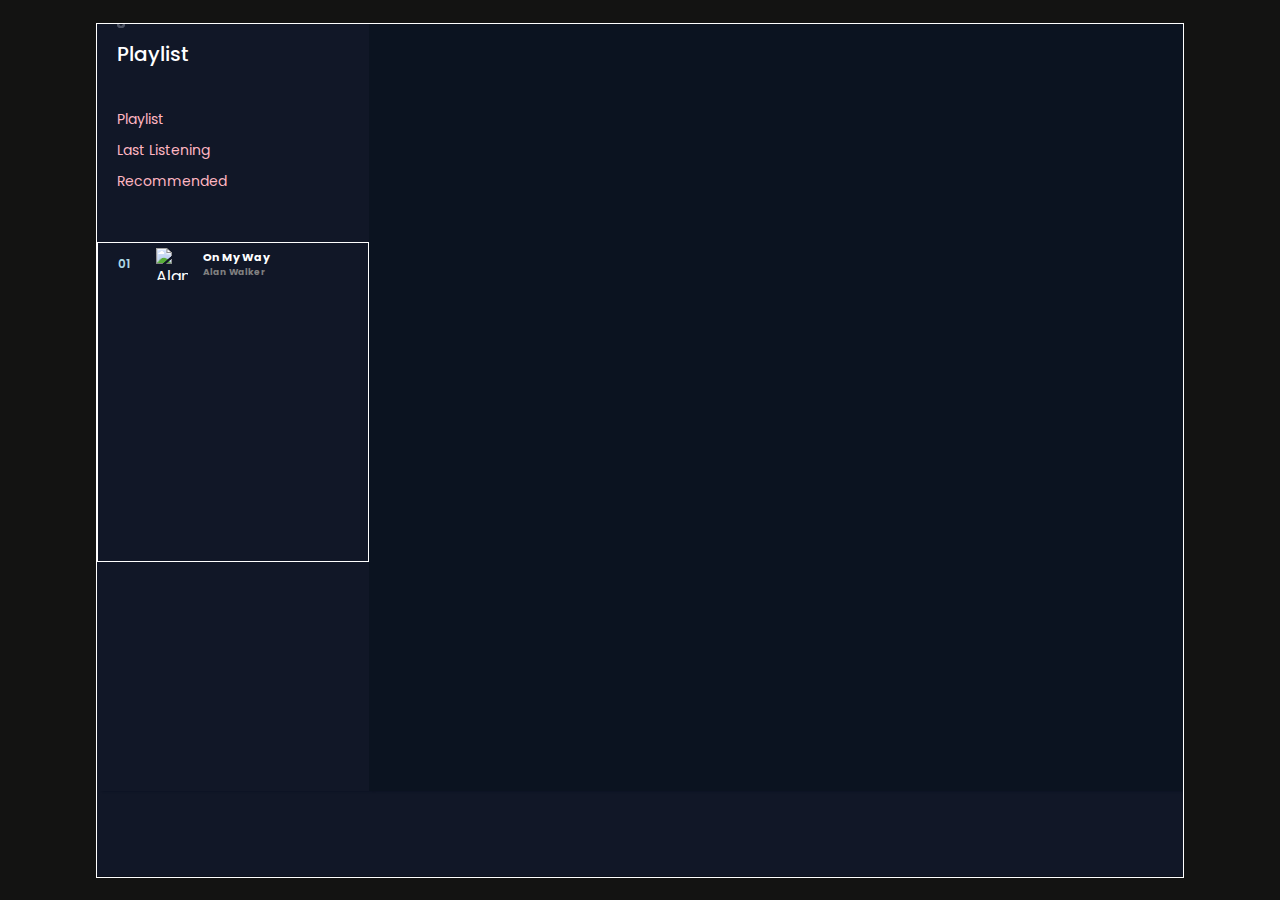
==== index.html @ 0b927163 "initial commit" ====
<!doctype html>

<head>
	<meta charset="utf-8">
	<meta name="viewport" content="width=device-width, initial-scale=1.0">
	<link rel="stylesheet" href="style.css">
	<title>Music Streamer</title>
</head>

<body>
<header>
	<div class="menu_slide">
		<h1>Playlist</h1>
		<div class="Playlist">
			<h4 class="active"><span></span><i class="bi bi-music-note-beamed"></i>Playlist</h4>
			<h4 class="active"><span></span><i class="bi bi-music-note-beamed"></i>Last Listening</h4>
			<h4 class="active"><span></span><i class="bi bi-music-note-beamed"></i>Recommended</h4>
		</div>
		<div class="menu_song">
			<li class="songItem">
				<span>01</span>
				<img src="C:/Users/adity/OneDrive/Desktop/Music Streamer/download.jpg" alt="Alan">
				<h5>
					On My Way
					<div class="subtitle">Alan Walker</div>
				</h5>
				
			</li>
		</div>
	</div>
	<div class="song_slide"></div>	
	<div class="master_play"></div>	
</header>
	<script src="app.js"></script>
</body>
</html>
---- style.css ----
@import url('https://fonts.googleapis.com/css2?family=Poppins:wght@100,200&display=swap');
*{
	padding: 0%;
	margin: 0%;
	box-sizing: border-box;
}

body {
	width: 100%;
	height: 100vh;
	background-color: #131312;
	font-family: 'Poppins' , sans-serif;
	display: flex;
	align-items: center;
	justify-content: center;
}

header {
	width: 85%;
	height: 95%;
	border: 1px solid #fff;
	display: flex;
	flex-wrap: wrap;
	overflow: hidden;
}

header .menu_slide, .song_slide {
	position: relative;
    width: 25%;
    height: 90%;
    /*border: 1px solid #fff;*/
    background-color: #111727;
    box-shadow: 5px 0px 2px #090f1f;
    color: #fff;
}

header .song_slide {
	width: 75%;
	background: #0b1320;
}

header .master_play {
	width: 100%;
	height: 10%;
	background: #111727;
	box-shadow: 0px 3px 8px #090f1f;
}

header .menu_slide h1 {
	font-size: 20px;
	margin: 15px 0px 0px 20px;
	font-weight: 500;
	align-content: center;
}

header .menu_slide .Playlist {
	margin: 40px 0px 0px 20px;
}

header .menu_slide .Playlist h4 {
	font-size: 14px;
	font-weight: 400;
	padding-bottom: 10px;
	color: #4c5262;
	cursor: pointer;
	display: flex;
	align-items: center;
	transition: .3s linear;
}

header .menu_slide .Playlist h4:hover {
	color: #fff;
}

header .menu_slide .Playlist h4 span {
	position: relative;
	margin-right: 35px;
}


header .menu_slide .Playlist h4::before {
	content: '';
	position: absolute;
	width: 4px;
	height: 4px;
	border: 2px solid #4c5262;
	border-radius: 50%;
	top: -4px;
	transition: .3s linear;
}

header .menu_slide .Playlist h4:hover span::before {
	border: 2px solid #fff;
	
}

header .menu_slide .Playlist h4 .bi{
	display: none;
}

header .menu_slide .Playlist .active{
	color: 	#FFB6C1;
}

header .menu_slide .Playlist .active span{
	display: none;
}

header .menu_slide .Playlist .active .bi{
	display: none;
	margin-right: 20px;
}	

header .menu_slide .menu_song{
	width: 100%;
	height: 320px;
	border: 1px solid #fff;
	margin-top: 40px;
}

header .menu_slide .menu_song li{
	position: relative;
	list-style-type: none;
	padding: 5px 0px 5px 20px;
	display: flex;
	align-items: center;
	margin-bottom: 10px;
	cursor: pointer;
	transition: 0.3s linear;
}

header .menu_slide .menu_song li:hover{
	background: rgb(105, 105, 170,.1);
}

header .menu_slide .menu_song li span{
	
	font-size: 12px;
	font-weight: 600;
	color: lightblue;

}

header .menu_slide .menu_song li img{
	
	width: 32px;
	height: 32px;
	margin-left: 25px;
	
}

header .menu_slide .menu_song li h5{
	font-size: 11px;
	margin-left: 15px;
}

header .menu_slide .menu_song li h5 .subtitle{
	
	font-size: 9px;
	color: grey;
	
}

header .menu_slide .menu_song li h5 .bi{
	
	position: absolute;
	right: 15px;
	top: 6px;
	font-size: 16px;
}

header .master_play {
	display:flex;
	align-items: center;
	padding: 0px 20px;
}

header .master_play .wave{
	width: 30px;
	height: 30px;
	/*border: 1px solid #fff;*/
	padding-bottom: 5px;
	display: flex;
	align-items: flex-end ;
}

header .master_play .wave .wave1{
	width: 3px;
	height: 10px;
	margin-right:3px;
	border-radius: 10px 10px 0px 0px;
	background: #36e2ec;
	animation: unset;
}

header .master_play .wave .wave1:nth-child(2){
	height: 13px;
	/*animation-delay: .4s;*/
}

header .master_play .wave .wave1:nth-child(3){
	height: 8px;
	/*animation-delay: .8s;*/
}

/* Javascript class wave */

header .master_play .active2 .wave1{
	
	animation: wave .5s linear infinite;
}

header .master_play .active2 .wave1:nth-child(2){
	
	animation-delay: .4s;
}

header .master_play .active2 .wave1:nth-child(3){
	
	animation-delay: .8s;
}

@keyframes wave {
	0%{
		height: 10px;
	}
	50%{
		height: 15px;
	}
	100%{
		height: 10px;
	}
}

header .master_play img{
	width: 35px;
	height: 35px;
}

header .master_play h5{
	width: 130px;
	font-size: 13px;
	margin-left: 15px;
	color: #fff;
	line-height: 17px;
}

header .master_play h5 .subtitle{
	font-size: 11px;
	color: royalblue ;

}

header .master_play .icon{
	font-size: 20px;
	color: #fff;
	margin: 0px 20px 0px 40px;
}

header .master_play .icon .bi{
	cursor: pointer;
	outline: none;
}

header .master_play .icon .bi:nth-child(2){
	border: 1px solid rgb(105, 105, 170,.1);
	border-radius: 50%;
	padding: 1px 3px 0px 6px;
	margin: 0px 5px;
	transition: .3 linear;
}

header .master_play .span{
	color: #fff;
	width: 32px;
	font-size: 11px;
	font-weight: 400;
}

header .master_play .span #currentStart{
	margin: 0px 0px 0px 20px;
}

header .master_play .bar{
	position: relative;
	width: 43%;
	height: 2px;
	background: rgb(105, 105, 170,.1);
	margin: 0px 15px 0px 10px;
}

header .master_play .bar .bar2{
	position: absolute;
	background: royalblue;
	width: 20%;
	height: 100%;
	top: 0;
}

header .master_play .bar .dot{
	position: absolute;
	background: royalblue;
	width: 5px;
	height: 5px;
	border-radius: 50%;
	left: 0%;
	top: -1px;
	transition: 1s linear;
}

header .master_play .bar .dot::before{
	content: '';
	position: absolute;
	background: royalblue;
	width: 15px;
	height: 15px;
	border: 1px solid #royalblue;
	border-radius: 50%;
	left: 0%;
	top: -1px;
	box-shadow: inset 0px 0px 3px #royalblue;
}

header .master_play .bar .input{
	position: absolute;
	width: 100%;
	top: -6px;
	left: 0;
	cursor: pointer;
	z-index: 99999999;
	transition: 3s linear;
	opacity: 0;
}

header .master_play .vol{
	position: relative;
	width: 100px;
	height: 2px;
	margin-left: 50px;
	background: rgb(105, 105, 170,.1);
}

header .master_play .vol .bi{
	position: absolute;
	color: #fff;
	font-size: 25px;
	top: -17px;
	left: -30px;
	
}

header .master_play .vol input{
	position: absolute;
	width: 100%;
	top: -10px;
	left: 0px;
	cursor: pointer;
	z-index: 99999999;
	transition: 3s linear;
	opacity: 0;
}

header .master_play .vol .vol_bar{
	position: absolute;
	background: royalblue;
	width: 0%;
	height: 100%;
	top: 0;
}

header .master_play .vol .dot{
	position: absolute;
	background: royalblue;
	width: 5px;
	height: 5px;
	border-radius: 50%;
	left: 0%;
	top: -1px;
	transition: 1s linear;
}

header .master_play .vol .dot::before{
	content: '';
	position: absolute;
	background: royalblue;
	width: 15px;
	height: 15px;
	border: 1px solid #royalblue;
	border-radius: 50%;
	left: 0%;
	top: -1px;
	box-shadow: inset 0px 0px 3px #royalblue;
}

header .song_slide{
	z-index: 2;
}

header .song_slide nav{
	width: 90%;
	height: 10%;
	margin: auto;
	border: 1px solid #fff;
	display: inline-flex;
	align-items: center;
	justify-content: space-between;
}

header .song_slide nav ul{
	display: flex;
}

header .song_slide nav ul li{
	position: relative;
	list-style-type: none;
	font-size: 13px;
	color: #4c5262;
	margin-right: 25px;
	cursor: pointer;
	transition: .3s linear;
}

header .song_slide nav ul li:hover{
	color: #fff;
}

header .song_slide nav ul li:nth-child(1){
	color: #fff;
}

header .song_slide nav ul li span{
	position: absolute;
	width: 100%;
	height: 2.5px;
	background: #royalblue;
	bottom: -5px;
	left: 0;
	border-radius: 20px;
}

header .song_slide nav .search{
	position: relative;
	width: 40%%;
	padding: 1px 10px;
	border-radius: 20px;
	color: gray;
}

header .song_slide nav .search::before{
	content: '';
	position: absolute;
	width: 100%;
	height: 100%;
	border-radius: 20px;
	background: rgb(184, 184, 184,.1);
	filter: blur(5px);
	z-index: -1;
}

header .song_slide nav .search .bi{
	font-size: 13px;
	padding: 3px 0px 0px 10px;
}

header .song_slide nav .search input{
	background: none;
	outline: none;
	border: none;
	padding: 0px 10px;
	color: #fff;
	font-size: 12px;
}
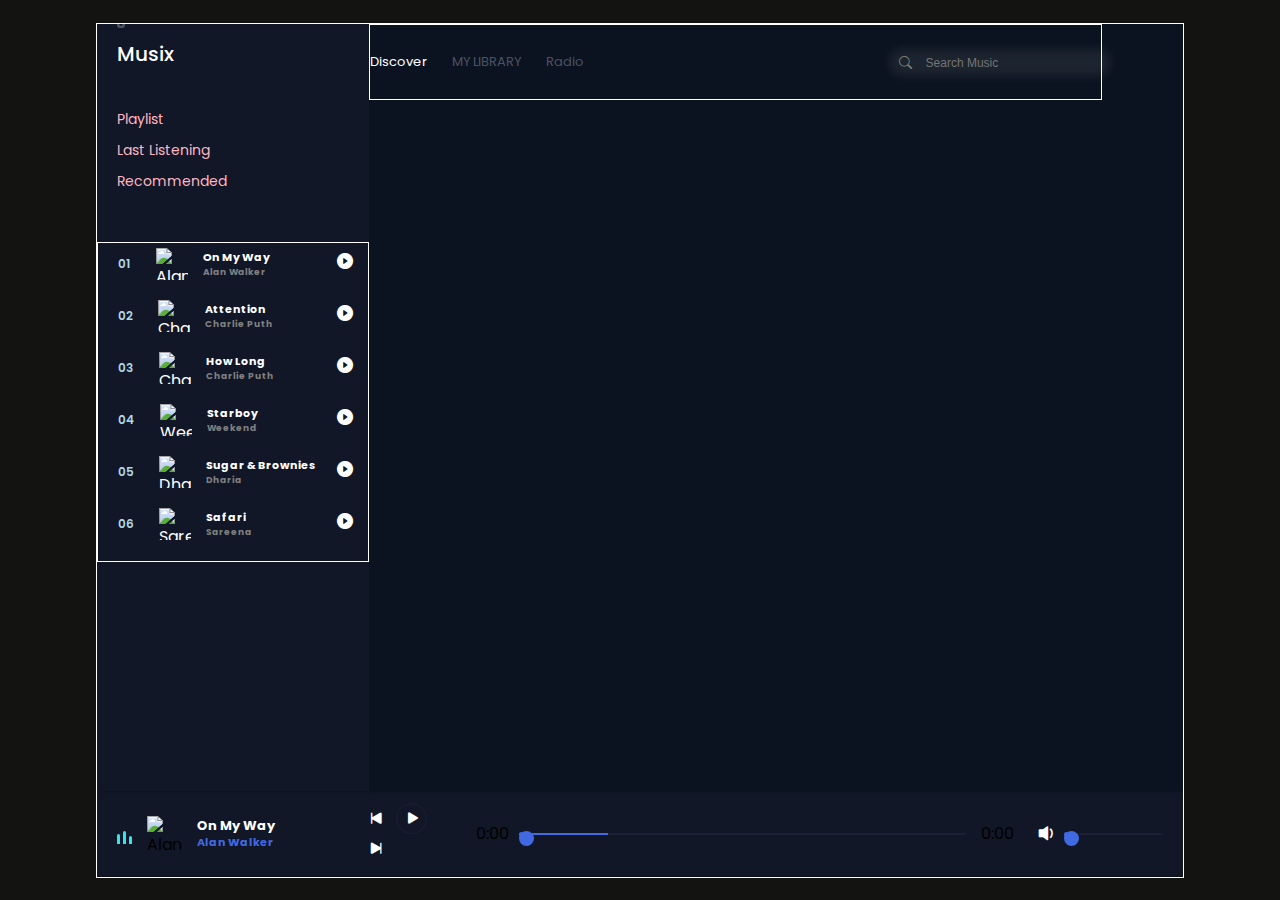
==== commit 026522b9: "remove index 1" ====
--- a/index.html
+++ b/index.html
@@ -5,31 +5,134 @@
 	<meta name="viewport" content="width=device-width, initial-scale=1.0">
 	<link rel="stylesheet" href="style.css">
 	<title>Music Streamer</title>
+	<link rel="stylesheet" href="https://cdn.jsdelivr.net/npm/bootstrap-icons@1.3.0/font/bootstrap-icons.css">
 </head>
 
 <body>
 <header>
 	<div class="menu_slide">
-		<h1>Playlist</h1>
+		<h1>Musix</h1>
 		<div class="Playlist">
 			<h4 class="active"><span></span><i class="bi bi-music-note-beamed"></i>Playlist</h4>
 			<h4 class="active"><span></span><i class="bi bi-music-note-beamed"></i>Last Listening</h4>
 			<h4 class="active"><span></span><i class="bi bi-music-note-beamed"></i>Recommended</h4>
 		</div>
 		<div class="menu_song">
+			
 			<li class="songItem">
 				<span>01</span>
-				<img src="C:/Users/adity/OneDrive/Desktop/Music Streamer/download.jpg" alt="Alan">
+				<img src="C:/Users/adity/OneDrive/Desktop/Music_Streamer/download.jpg" alt="Alan">
 				<h5>
 					On My Way
 					<div class="subtitle">Alan Walker</div>
+					<i class="bi playListPlay bi-play-circle-fill" id="1"></i>
+				</h5>
+				
+			</li>
+
+			<li class="songItem">
+				<span>02</span>
+				<img src="https://github.com/2001Aditya2001/Music_Streamer/blob/master/attention.jpg" alt="Charlie">
+				<h5>
+					Attention
+					<div class="subtitle">Charlie Puth</div>
+					<i class="bi playListPlay bi-play-circle-fill" id="1"></i>
+				</h5>
+				
+			</li>
+			<li class="songItem">
+				<span>03</span>
+				<img src="C:/Users/adity/OneDrive/Desktop/Music_Streamer/how_long.jpg" alt="Charlie">
+				<h5>
+					How Long
+					<div class="subtitle">Charlie Puth</div>
+					<i class="bi playListPlay bi-play-circle-fill" id="1"></i>
+				</h5>
+				
+			</li>
+			<li class="songItem">
+				<span>04</span>
+				<img src="C:/Users/adity/OneDrive/Desktop/Music_Streamer/starboy.jpg" alt="Weekend">
+				<h5>
+					Starboy
+					<div class="subtitle">Weekend</div>
+					<i class="bi playListPlay bi-play-circle-fill" id="1"></i>
+				</h5>
+				
+			</li>
+
+			<li class="songItem">
+				<span>05</span>
+				<img src="C:/Users/adity/OneDrive/Desktop/Music_Streamer/sugar_and_brownies.jpg" alt="Dharia">
+				<h5>
+					Sugar & Brownies
+					<div class="subtitle">Dharia</div>
+					<i class="bi playListPlay bi-play-circle-fill" id="1"></i>
+				</h5>
+				
+			</li>
+
+			<li class="songItem">
+				<span>06</span>
+				<img src="C:/Users/adity/OneDrive/Desktop/Music_Streamer/safari.jpg" alt="Sareena">
+				<h5>
+					Safari
+					<div class="subtitle">Sareena</div>
+					<i class="bi playListPlay bi-play-circle-fill" id="1"></i>
 				</h5>
 				
 			</li>
 		</div>
 	</div>
-	<div class="song_slide"></div>	
-	<div class="master_play"></div>	
+
+
+	<div class="song_slide">
+		<nav>
+			<ul>
+				<li>Discover<span></span></li>
+				<li>MY LIBRARY</li>
+				<li>Radio</li>
+			</ul>
+			<div class="search">
+			    <i class="bi bi-search"></i>
+			    <input type="text" placeholder="Search Music">
+		    </div>
+		</nav>
+
+	</div>	
+
+
+	<div class="master_play">
+		<div class="wave">
+		    <div class="wave1"></div>
+		    <div class="wave1"></div>
+		    <div class="wave1"></div>
+		</div>
+		<img src="C:/Users/adity/OneDrive/Desktop/Music_Streamer/download.jpg" alt="Alan">
+		<h5>On My Way <br>
+		    <div class="subtitle"> Alan Walker</div>
+		</h5>
+		<div class="icon">
+			<i class="bi bi-skip-start-fill"></i>
+			<i class="bi bi-play-fill"></i>
+			<i class="bi bi-skip-end-fill"></i>
+		</div>	
+
+		<span id="currentStart">0:00</span>
+
+	<div class="bar">
+		<!---<input type="range" id="seek" min="0" value="0" max="100">---->
+		<div class="bar2" id="bar2"></div>
+		<div class="dot"></div>
+	</div>
+		<span id="currentEnd">0:00</span>
+		<div class="vol">
+			<i class="bi bi-volume-down-fill"></i>
+			<input type="range" id="vol" min="0" value="0" max="100">
+			<div class="vol_bar"></div>
+			<div class="dot" id="vol_dot"></div>
+		</div>
+	</div>	
 </header>
 	<script src="app.js"></script>
 </body>
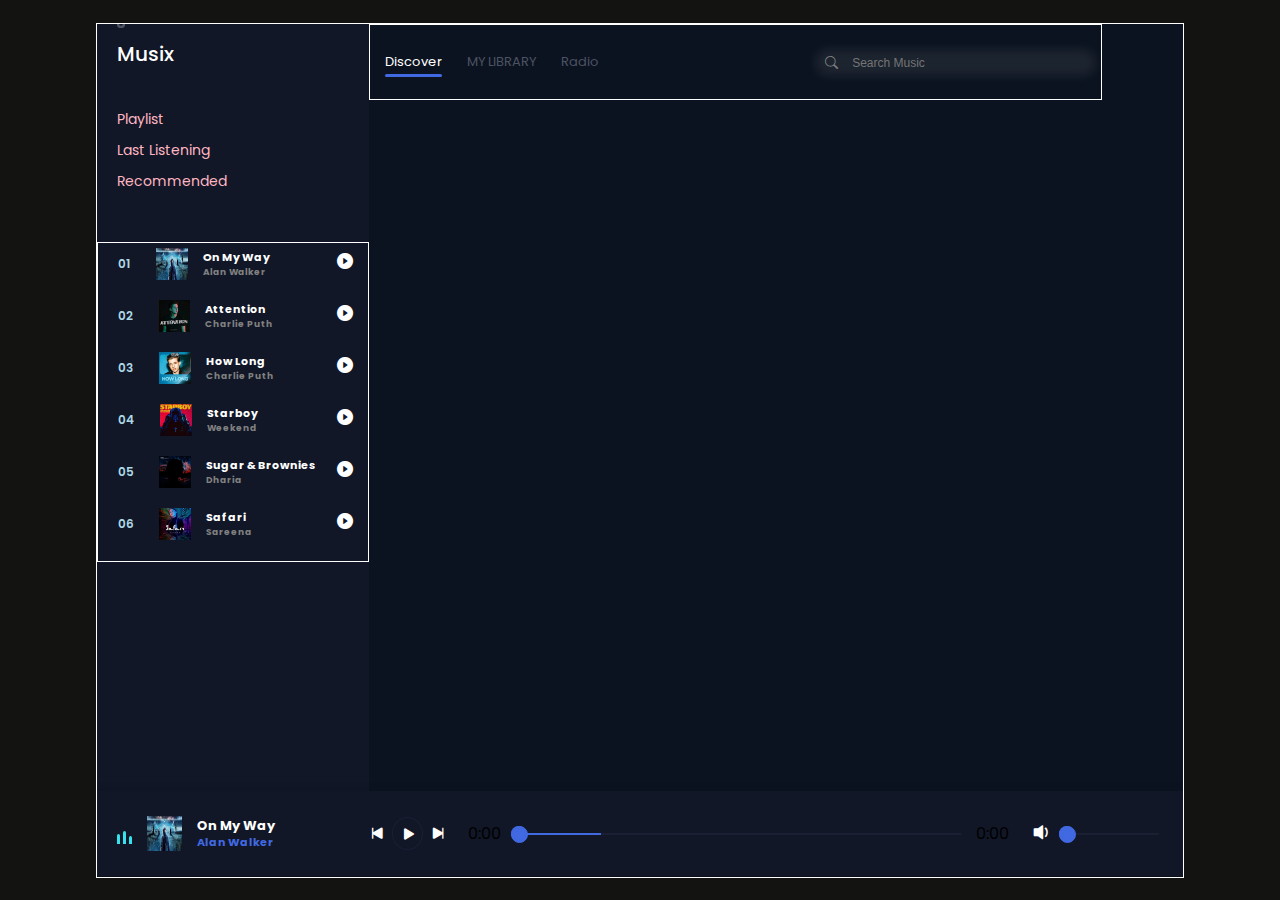
==== commit 1cd1a13b: "fix css" ====
--- a/index.html
+++ b/index.html
@@ -9,131 +9,132 @@
 </head>
 
 <body>
-<header>
-	<div class="menu_slide">
-		<h1>Musix</h1>
-		<div class="Playlist">
-			<h4 class="active"><span></span><i class="bi bi-music-note-beamed"></i>Playlist</h4>
-			<h4 class="active"><span></span><i class="bi bi-music-note-beamed"></i>Last Listening</h4>
-			<h4 class="active"><span></span><i class="bi bi-music-note-beamed"></i>Recommended</h4>
+	<header>
+		<div class="menu_slide">
+			<h1>Musix</h1>
+			<div class="Playlist">
+				<h4 class="active"><span></span><i class="bi bi-music-note-beamed"></i>Playlist</h4>
+				<h4 class="active"><span></span><i class="bi bi-music-note-beamed"></i>Last Listening</h4>
+				<h4 class="active"><span></span><i class="bi bi-music-note-beamed"></i>Recommended</h4>
+			</div>
+			<div class="menu_song">
+
+				<li class="songItem">
+					<span>01</span>
+					<img src="/download.jpg" alt="Alan">
+					<h5>
+						On My Way
+						<div class="subtitle">Alan Walker</div>
+						<i class="bi playListPlay bi-play-circle-fill" id="1"></i>
+					</h5>
+
+				</li>
+
+				<li class="songItem">
+					<span>02</span>
+					<img src="/attention.jpg" alt="Charlie">
+					<h5>
+						Attention
+						<div class="subtitle">Charlie Puth</div>
+						<i class="bi playListPlay bi-play-circle-fill" id="1"></i>
+					</h5>
+
+				</li>
+				<li class="songItem">
+					<span>03</span>
+					<img src="/how_long.jpg" alt="Charlie">
+					<h5>
+						How Long
+						<div class="subtitle">Charlie Puth</div>
+						<i class="bi playListPlay bi-play-circle-fill" id="1"></i>
+					</h5>
+
+				</li>
+				<li class="songItem">
+					<span>04</span>
+					<img src="/starboy.jpg" alt="Weekend">
+					<h5>
+						Starboy
+						<div class="subtitle">Weekend</div>
+						<i class="bi playListPlay bi-play-circle-fill" id="1"></i>
+					</h5>
+
+				</li>
+
+				<li class="songItem">
+					<span>05</span>
+					<img src="/sugar_and_brownies.jpg" alt="Dharia">
+					<h5>
+						Sugar & Brownies
+						<div class="subtitle">Dharia</div>
+						<i class="bi playListPlay bi-play-circle-fill" id="1"></i>
+					</h5>
+
+				</li>
+
+				<li class="songItem">
+					<span>06</span>
+					<img src="/safari.jpg" alt="Sareena">
+					<h5>
+						Safari
+						<div class="subtitle">Sareena</div>
+						<i class="bi playListPlay bi-play-circle-fill" id="1"></i>
+					</h5>
+
+				</li>
+			</div>
 		</div>
-		<div class="menu_song">
-			
-			<li class="songItem">
-				<span>01</span>
-				<img src="C:/Users/adity/OneDrive/Desktop/Music_Streamer/download.jpg" alt="Alan">
-				<h5>
-					On My Way
-					<div class="subtitle">Alan Walker</div>
-					<i class="bi playListPlay bi-play-circle-fill" id="1"></i>
-				</h5>
-				
-			</li>
-
-			<li class="songItem">
-				<span>02</span>
-				<img src="https://github.com/2001Aditya2001/Music_Streamer/blob/master/attention.jpg" alt="Charlie">
-				<h5>
-					Attention
-					<div class="subtitle">Charlie Puth</div>
-					<i class="bi playListPlay bi-play-circle-fill" id="1"></i>
-				</h5>
-				
-			</li>
-			<li class="songItem">
-				<span>03</span>
-				<img src="C:/Users/adity/OneDrive/Desktop/Music_Streamer/how_long.jpg" alt="Charlie">
-				<h5>
-					How Long
-					<div class="subtitle">Charlie Puth</div>
-					<i class="bi playListPlay bi-play-circle-fill" id="1"></i>
-				</h5>
-				
-			</li>
-			<li class="songItem">
-				<span>04</span>
-				<img src="C:/Users/adity/OneDrive/Desktop/Music_Streamer/starboy.jpg" alt="Weekend">
-				<h5>
-					Starboy
-					<div class="subtitle">Weekend</div>
-					<i class="bi playListPlay bi-play-circle-fill" id="1"></i>
-				</h5>
-				
-			</li>
-
-			<li class="songItem">
-				<span>05</span>
-				<img src="C:/Users/adity/OneDrive/Desktop/Music_Streamer/sugar_and_brownies.jpg" alt="Dharia">
-				<h5>
-					Sugar & Brownies
-					<div class="subtitle">Dharia</div>
-					<i class="bi playListPlay bi-play-circle-fill" id="1"></i>
-				</h5>
-				
-			</li>
-
-			<li class="songItem">
-				<span>06</span>
-				<img src="C:/Users/adity/OneDrive/Desktop/Music_Streamer/safari.jpg" alt="Sareena">
-				<h5>
-					Safari
-					<div class="subtitle">Sareena</div>
-					<i class="bi playListPlay bi-play-circle-fill" id="1"></i>
-				</h5>
-				
-			</li>
-		</div>
-	</div>
 
 
-	<div class="song_slide">
-		<nav>
-			<ul>
-				<li>Discover<span></span></li>
-				<li>MY LIBRARY</li>
-				<li>Radio</li>
-			</ul>
-			<div class="search">
-			    <i class="bi bi-search"></i>
-			    <input type="text" placeholder="Search Music">
-		    </div>
-		</nav>
+		<div class="song_slide">
+			<nav>
+				<ul>
+					<li>Discover<span></span></li>
+					<li>MY LIBRARY</li>
+					<li>Radio</li>
+				</ul>
+				<div class="search">
+					<i class="bi bi-search"></i>
+					<input type="text" placeholder="Search Music">
+				</div>
+			</nav>
 
-	</div>	
+		</div>
 
 
-	<div class="master_play">
-		<div class="wave">
-		    <div class="wave1"></div>
-		    <div class="wave1"></div>
-		    <div class="wave1"></div>
+		<div class="master_play">
+			<div class="wave">
+				<div class="wave1"></div>
+				<div class="wave1"></div>
+				<div class="wave1"></div>
+			</div>
+			<img src="/download.jpg" alt="Alan">
+			<h5>On My Way <br>
+				<div class="subtitle"> Alan Walker</div>
+			</h5>
+			<div class="icon">
+				<i class="bi bi-skip-start-fill"></i>
+				<i class="bi bi-play-fill"></i>
+				<i class="bi bi-skip-end-fill"></i>
+			</div>
+
+			<span id="currentStart">0:00</span>
+
+			<div class="bar">
+				<!---<input type="range" id="seek" min="0" value="0" max="100">---->
+				<div class="bar2" id="bar2"></div>
+				<div class="dot"></div>
+			</div>
+			<span id="currentEnd">0:00</span>
+			<div class="vol">
+				<i class="bi bi-volume-down-fill"></i>
+				<input type="range" id="vol" min="0" value="0" max="100">
+				<div class="vol_bar"></div>
+				<div class="dot" id="vol_dot"></div>
+			</div>
 		</div>
-		<img src="C:/Users/adity/OneDrive/Desktop/Music_Streamer/download.jpg" alt="Alan">
-		<h5>On My Way <br>
-		    <div class="subtitle"> Alan Walker</div>
-		</h5>
-		<div class="icon">
-			<i class="bi bi-skip-start-fill"></i>
-			<i class="bi bi-play-fill"></i>
-			<i class="bi bi-skip-end-fill"></i>
-		</div>	
-
-		<span id="currentStart">0:00</span>
-
-	<div class="bar">
-		<!---<input type="range" id="seek" min="0" value="0" max="100">---->
-		<div class="bar2" id="bar2"></div>
-		<div class="dot"></div>
-	</div>
-		<span id="currentEnd">0:00</span>
-		<div class="vol">
-			<i class="bi bi-volume-down-fill"></i>
-			<input type="range" id="vol" min="0" value="0" max="100">
-			<div class="vol_bar"></div>
-			<div class="dot" id="vol_dot"></div>
-		</div>
-	</div>	
-</header>
+	</header>
 	<script src="app.js"></script>
 </body>
+
 </html>--- a/style.css
+++ b/style.css
@@ -1,479 +1,466 @@
-@import url('https://fonts.googleapis.com/css2?family=Poppins:wght@100,200&display=swap');
-*{
-	padding: 0%;
-	margin: 0%;
-	box-sizing: border-box;
+@import url("https://fonts.googleapis.com/css2?family=Poppins:wght@100,200&display=swap");
+* {
+  padding: 0%;
+  margin: 0%;
+  box-sizing: border-box;
 }
 
 body {
-	width: 100%;
-	height: 100vh;
-	background-color: #131312;
-	font-family: 'Poppins' , sans-serif;
-	display: flex;
-	align-items: center;
-	justify-content: center;
+  width: 100%;
+  height: 100vh;
+  background-color: #131312;
+  font-family: "Poppins", sans-serif;
+  display: flex;
+  align-items: center;
+  justify-content: center;
 }
 
 header {
-	width: 85%;
-	height: 95%;
-	border: 1px solid #fff;
-	display: flex;
-	flex-wrap: wrap;
-	overflow: hidden;
-}
-
-header .menu_slide, .song_slide {
-	position: relative;
-    width: 25%;
-    height: 90%;
-    /*border: 1px solid #fff;*/
-    background-color: #111727;
-    box-shadow: 5px 0px 2px #090f1f;
-    color: #fff;
+  width: 85%;
+  height: 95%;
+  border: 1px solid #fff;
+  display: flex;
+  flex-wrap: wrap;
+  overflow: hidden;
+}
+
+nav {
+  padding: 15px;
+}
+
+header .menu_slide,
+.song_slide {
+  position: relative;
+  width: 25%;
+  height: 90%;
+  /*border: 1px solid #fff;*/
+  background-color: #111727;
+  box-shadow: 5px 0px 2px #090f1f;
+  color: #fff;
 }
 
 header .song_slide {
-	width: 75%;
-	background: #0b1320;
+  width: 75%;
+  background: #0b1320;
 }
 
 header .master_play {
-	width: 100%;
-	height: 10%;
-	background: #111727;
-	box-shadow: 0px 3px 8px #090f1f;
+  width: 100%;
+  height: 10%;
+  background: #111727;
+  box-shadow: 0px 3px 8px #090f1f;
 }
 
 header .menu_slide h1 {
-	font-size: 20px;
-	margin: 15px 0px 0px 20px;
-	font-weight: 500;
-	align-content: center;
+  font-size: 20px;
+  margin: 15px 0px 0px 20px;
+  font-weight: 500;
+  align-content: center;
 }
 
 header .menu_slide .Playlist {
-	margin: 40px 0px 0px 20px;
+  margin: 40px 0px 0px 20px;
 }
 
 header .menu_slide .Playlist h4 {
-	font-size: 14px;
-	font-weight: 400;
-	padding-bottom: 10px;
-	color: #4c5262;
-	cursor: pointer;
-	display: flex;
-	align-items: center;
-	transition: .3s linear;
+  font-size: 14px;
+  font-weight: 400;
+  padding-bottom: 10px;
+  color: #4c5262;
+  cursor: pointer;
+  display: flex;
+  align-items: center;
+  transition: 0.3s linear;
 }
 
 header .menu_slide .Playlist h4:hover {
-	color: #fff;
+  color: #fff;
 }
 
 header .menu_slide .Playlist h4 span {
-	position: relative;
-	margin-right: 35px;
-}
-
+  position: relative;
+  margin-right: 35px;
+}
 
 header .menu_slide .Playlist h4::before {
-	content: '';
-	position: absolute;
-	width: 4px;
-	height: 4px;
-	border: 2px solid #4c5262;
-	border-radius: 50%;
-	top: -4px;
-	transition: .3s linear;
+  content: "";
+  position: absolute;
+  width: 4px;
+  height: 4px;
+  border: 2px solid #4c5262;
+  border-radius: 50%;
+  top: -4px;
+  transition: 0.3s linear;
 }
 
 header .menu_slide .Playlist h4:hover span::before {
-	border: 2px solid #fff;
-	
-}
-
-header .menu_slide .Playlist h4 .bi{
-	display: none;
-}
-
-header .menu_slide .Playlist .active{
-	color: 	#FFB6C1;
-}
-
-header .menu_slide .Playlist .active span{
-	display: none;
-}
-
-header .menu_slide .Playlist .active .bi{
-	display: none;
-	margin-right: 20px;
-}	
-
-header .menu_slide .menu_song{
-	width: 100%;
-	height: 320px;
-	border: 1px solid #fff;
-	margin-top: 40px;
-}
-
-header .menu_slide .menu_song li{
-	position: relative;
-	list-style-type: none;
-	padding: 5px 0px 5px 20px;
-	display: flex;
-	align-items: center;
-	margin-bottom: 10px;
-	cursor: pointer;
-	transition: 0.3s linear;
-}
-
-header .menu_slide .menu_song li:hover{
-	background: rgb(105, 105, 170,.1);
-}
-
-header .menu_slide .menu_song li span{
-	
-	font-size: 12px;
-	font-weight: 600;
-	color: lightblue;
-
-}
-
-header .menu_slide .menu_song li img{
-	
-	width: 32px;
-	height: 32px;
-	margin-left: 25px;
-	
-}
-
-header .menu_slide .menu_song li h5{
-	font-size: 11px;
-	margin-left: 15px;
-}
-
-header .menu_slide .menu_song li h5 .subtitle{
-	
-	font-size: 9px;
-	color: grey;
-	
-}
-
-header .menu_slide .menu_song li h5 .bi{
-	
-	position: absolute;
-	right: 15px;
-	top: 6px;
-	font-size: 16px;
+  border: 2px solid #fff;
+}
+
+header .menu_slide .Playlist h4 .bi {
+  display: none;
+}
+
+header .menu_slide .Playlist .active {
+  color: #ffb6c1;
+}
+
+header .menu_slide .Playlist .active span {
+  display: none;
+}
+
+header .menu_slide .Playlist .active .bi {
+  display: none;
+  margin-right: 20px;
+}
+
+header .menu_slide .menu_song {
+  overflow: scroll;
+  width: 100%;
+  height: 320px;
+  border: 1px solid #fff;
+  margin-top: 40px;
+}
+
+header .menu_slide .menu_song li {
+  position: relative;
+  list-style-type: none;
+  padding: 5px 0px 5px 20px;
+  display: flex;
+  align-items: center;
+  margin-bottom: 10px;
+  cursor: pointer;
+  transition: 0.3s linear;
+}
+
+header .menu_slide .menu_song li:hover {
+  background: rgb(105, 105, 170, 0.1);
+}
+
+header .menu_slide .menu_song li span {
+  font-size: 12px;
+  font-weight: 600;
+  color: lightblue;
+}
+
+header .menu_slide .menu_song li img {
+  width: 32px;
+  height: 32px;
+  margin-left: 25px;
+}
+
+header .menu_slide .menu_song li h5 {
+  font-size: 11px;
+  margin-left: 15px;
+}
+
+header .menu_slide .menu_song li h5 .subtitle {
+  font-size: 9px;
+  color: grey;
+}
+
+header .menu_slide .menu_song li h5 .bi {
+  position: absolute;
+  right: 15px;
+  top: 6px;
+  font-size: 16px;
 }
 
 header .master_play {
-	display:flex;
-	align-items: center;
-	padding: 0px 20px;
-}
-
-header .master_play .wave{
-	width: 30px;
-	height: 30px;
-	/*border: 1px solid #fff;*/
-	padding-bottom: 5px;
-	display: flex;
-	align-items: flex-end ;
-}
-
-header .master_play .wave .wave1{
-	width: 3px;
-	height: 10px;
-	margin-right:3px;
-	border-radius: 10px 10px 0px 0px;
-	background: #36e2ec;
-	animation: unset;
-}
-
-header .master_play .wave .wave1:nth-child(2){
-	height: 13px;
-	/*animation-delay: .4s;*/
-}
-
-header .master_play .wave .wave1:nth-child(3){
-	height: 8px;
-	/*animation-delay: .8s;*/
+  z-index: 2;
+  display: flex;
+  align-items: center;
+  padding: 0px 20px;
+}
+
+header .master_play .wave {
+  width: 30px;
+  height: 30px;
+  /*border: 1px solid #fff;*/
+  padding-bottom: 5px;
+  display: flex;
+  align-items: flex-end;
+}
+
+header .master_play .wave .wave1 {
+  width: 3px;
+  height: 10px;
+  margin-right: 3px;
+  border-radius: 10px 10px 0px 0px;
+  background: #36e2ec;
+  animation: unset;
+}
+
+header .master_play .wave .wave1:nth-child(2) {
+  height: 13px;
+  /*animation-delay: .4s;*/
+}
+
+header .master_play .wave .wave1:nth-child(3) {
+  height: 8px;
+  /*animation-delay: .8s;*/
 }
 
 /* Javascript class wave */
 
-header .master_play .active2 .wave1{
-	
-	animation: wave .5s linear infinite;
-}
-
-header .master_play .active2 .wave1:nth-child(2){
-	
-	animation-delay: .4s;
-}
-
-header .master_play .active2 .wave1:nth-child(3){
-	
-	animation-delay: .8s;
+header .master_play .active2 .wave1 {
+  animation: wave 0.5s linear infinite;
+}
+
+header .master_play .active2 .wave1:nth-child(2) {
+  animation-delay: 0.4s;
+}
+
+header .master_play .active2 .wave1:nth-child(3) {
+  animation-delay: 0.8s;
 }
 
 @keyframes wave {
-	0%{
-		height: 10px;
-	}
-	50%{
-		height: 15px;
-	}
-	100%{
-		height: 10px;
-	}
-}
-
-header .master_play img{
-	width: 35px;
-	height: 35px;
-}
-
-header .master_play h5{
-	width: 130px;
-	font-size: 13px;
-	margin-left: 15px;
-	color: #fff;
-	line-height: 17px;
-}
-
-header .master_play h5 .subtitle{
-	font-size: 11px;
-	color: royalblue ;
-
-}
-
-header .master_play .icon{
-	font-size: 20px;
-	color: #fff;
-	margin: 0px 20px 0px 40px;
-}
-
-header .master_play .icon .bi{
-	cursor: pointer;
-	outline: none;
-}
-
-header .master_play .icon .bi:nth-child(2){
-	border: 1px solid rgb(105, 105, 170,.1);
-	border-radius: 50%;
-	padding: 1px 3px 0px 6px;
-	margin: 0px 5px;
-	transition: .3 linear;
-}
-
-header .master_play .span{
-	color: #fff;
-	width: 32px;
-	font-size: 11px;
-	font-weight: 400;
-}
-
-header .master_play .span #currentStart{
-	margin: 0px 0px 0px 20px;
-}
-
-header .master_play .bar{
-	position: relative;
-	width: 43%;
-	height: 2px;
-	background: rgb(105, 105, 170,.1);
-	margin: 0px 15px 0px 10px;
-}
-
-header .master_play .bar .bar2{
-	position: absolute;
-	background: royalblue;
-	width: 20%;
-	height: 100%;
-	top: 0;
-}
-
-header .master_play .bar .dot{
-	position: absolute;
-	background: royalblue;
-	width: 5px;
-	height: 5px;
-	border-radius: 50%;
-	left: 0%;
-	top: -1px;
-	transition: 1s linear;
-}
-
-header .master_play .bar .dot::before{
-	content: '';
-	position: absolute;
-	background: royalblue;
-	width: 15px;
-	height: 15px;
-	border: 1px solid #royalblue;
-	border-radius: 50%;
-	left: 0%;
-	top: -1px;
-	box-shadow: inset 0px 0px 3px #royalblue;
-}
-
-header .master_play .bar .input{
-	position: absolute;
-	width: 100%;
-	top: -6px;
-	left: 0;
-	cursor: pointer;
-	z-index: 99999999;
-	transition: 3s linear;
-	opacity: 0;
-}
-
-header .master_play .vol{
-	position: relative;
-	width: 100px;
-	height: 2px;
-	margin-left: 50px;
-	background: rgb(105, 105, 170,.1);
-}
-
-header .master_play .vol .bi{
-	position: absolute;
-	color: #fff;
-	font-size: 25px;
-	top: -17px;
-	left: -30px;
-	
-}
-
-header .master_play .vol input{
-	position: absolute;
-	width: 100%;
-	top: -10px;
-	left: 0px;
-	cursor: pointer;
-	z-index: 99999999;
-	transition: 3s linear;
-	opacity: 0;
-}
-
-header .master_play .vol .vol_bar{
-	position: absolute;
-	background: royalblue;
-	width: 0%;
-	height: 100%;
-	top: 0;
-}
-
-header .master_play .vol .dot{
-	position: absolute;
-	background: royalblue;
-	width: 5px;
-	height: 5px;
-	border-radius: 50%;
-	left: 0%;
-	top: -1px;
-	transition: 1s linear;
-}
-
-header .master_play .vol .dot::before{
-	content: '';
-	position: absolute;
-	background: royalblue;
-	width: 15px;
-	height: 15px;
-	border: 1px solid #royalblue;
-	border-radius: 50%;
-	left: 0%;
-	top: -1px;
-	box-shadow: inset 0px 0px 3px #royalblue;
-}
-
-header .song_slide{
-	z-index: 2;
-}
-
-header .song_slide nav{
-	width: 90%;
-	height: 10%;
-	margin: auto;
-	border: 1px solid #fff;
-	display: inline-flex;
-	align-items: center;
-	justify-content: space-between;
-}
-
-header .song_slide nav ul{
-	display: flex;
-}
-
-header .song_slide nav ul li{
-	position: relative;
-	list-style-type: none;
-	font-size: 13px;
-	color: #4c5262;
-	margin-right: 25px;
-	cursor: pointer;
-	transition: .3s linear;
-}
-
-header .song_slide nav ul li:hover{
-	color: #fff;
-}
-
-header .song_slide nav ul li:nth-child(1){
-	color: #fff;
-}
-
-header .song_slide nav ul li span{
-	position: absolute;
-	width: 100%;
-	height: 2.5px;
-	background: #royalblue;
-	bottom: -5px;
-	left: 0;
-	border-radius: 20px;
-}
-
-header .song_slide nav .search{
-	position: relative;
-	width: 40%%;
-	padding: 1px 10px;
-	border-radius: 20px;
-	color: gray;
-}
-
-header .song_slide nav .search::before{
-	content: '';
-	position: absolute;
-	width: 100%;
-	height: 100%;
-	border-radius: 20px;
-	background: rgb(184, 184, 184,.1);
-	filter: blur(5px);
-	z-index: -1;
-}
-
-header .song_slide nav .search .bi{
-	font-size: 13px;
-	padding: 3px 0px 0px 10px;
-}
-
-header .song_slide nav .search input{
-	background: none;
-	outline: none;
-	border: none;
-	padding: 0px 10px;
-	color: #fff;
-	font-size: 12px;
-}
-
-
-
-
-
-
-
+  0% {
+    height: 10px;
+  }
+  50% {
+    height: 15px;
+  }
+  100% {
+    height: 10px;
+  }
+}
+
+header .master_play img {
+  width: 35px;
+  height: 35px;
+}
+
+header .master_play h5 {
+  width: 130px;
+  font-size: 13px;
+  margin-left: 15px;
+  color: #fff;
+  line-height: 17px;
+}
+
+header .master_play h5 .subtitle {
+  font-size: 11px;
+  color: royalblue;
+}
+
+header .master_play .icon {
+  display: flex;
+  align-items: center;
+  justify-content: space-between;
+  font-size: 20px;
+  color: #fff;
+  margin: 0px 20px 0px 40px;
+}
+
+header .master_play .icon .bi {
+  cursor: pointer;
+  outline: none;
+}
+
+header .master_play .icon .bi:nth-child(2) {
+  border: 1px solid rgb(105, 105, 170, 0.1);
+  border-radius: 50%;
+  padding: 1px 3px 0px 6px;
+  margin: 0px 5px;
+  transition: 0.3 linear;
+}
+
+header .master_play .span {
+  color: #fff;
+  width: 32px;
+  font-size: 11px;
+  font-weight: 400;
+}
+
+header .master_play .span #currentStart {
+  margin: 0px 0px 0px 20px;
+}
+
+header .master_play .bar {
+  display: flex;
+  align-items: center;
+  position: relative;
+  width: 43%;
+  height: 2px;
+  background: rgb(105, 105, 170, 0.1);
+  margin: 0px 15px 0px 10px;
+}
+
+header .master_play .bar .bar2 {
+  position: absolute;
+  background: royalblue;
+  width: 20%;
+  height: 100%;
+  top: 0;
+}
+
+header .master_play .bar .dot {
+  position: absolute;
+  background: royalblue;
+  width: 15px;
+  height: 15px;
+  border-radius: 50%;
+  left: 0%;
+  transition: 1s linear;
+}
+
+header .master_play .bar .dot::before {
+  content: "";
+  position: absolute;
+  background: royalblue;
+  width: 15px;
+  height: 15px;
+  border: 1px solid royalblue;
+  border-radius: 50%;
+  left: 0%;
+  box-shadow: inset 0px 0px 3px royalblue;
+}
+
+header .master_play .bar .input {
+  position: absolute;
+  width: 100%;
+  top: -6px;
+  left: 0;
+  cursor: pointer;
+  z-index: 99999999;
+  transition: 3s linear;
+  opacity: 0;
+}
+
+header .master_play .vol {
+  display: flex;
+  align-items: center;
+  position: relative;
+  width: 100px;
+  height: 2px;
+  margin-left: 50px;
+  background: rgb(105, 105, 170, 0.1);
+}
+
+header .master_play .vol .bi {
+  position: absolute;
+  color: #fff;
+  font-size: 25px;
+  left: -30px;
+}
+
+header .master_play .vol input {
+  position: absolute;
+  width: 100%;
+  left: 0px;
+  cursor: pointer;
+  z-index: 99999999;
+  transition: 3s linear;
+  opacity: 0;
+}
+
+header .master_play .vol .vol_bar {
+  position: absolute;
+  background: royalblue;
+  width: 0%;
+  height: 100%;
+  top: 0;
+}
+
+header .master_play .vol .dot {
+  position: absolute;
+  background: royalblue;
+  width: 15px;
+  height: 15px;
+  border-radius: 50%;
+  left: 0%;
+  transition: 1s linear;
+}
+
+header .master_play .vol .dot::before {
+  content: "";
+  position: absolute;
+  background: royalblue;
+  width: 15px;
+  height: 15px;
+  border: 1px solid royalblue;
+  border-radius: 50%;
+  left: 0%;
+  box-shadow: inset 0px 0px 3px royalblue;
+}
+
+header .song_slide {
+  z-index: 2;
+}
+
+header .song_slide nav {
+  width: 90%;
+  height: 10%;
+  margin: auto;
+  border: 1px solid #fff;
+  display: inline-flex;
+  align-items: center;
+  justify-content: space-between;
+}
+
+header .song_slide nav ul {
+  display: flex;
+}
+
+header .song_slide nav ul li {
+  position: relative;
+  list-style-type: none;
+  font-size: 13px;
+  color: #4c5262;
+  margin-right: 25px;
+  cursor: pointer;
+  transition: 0.3s linear;
+}
+
+header .song_slide nav ul li:hover {
+  color: #fff;
+}
+
+header .song_slide nav ul li:nth-child(1) {
+  color: #fff;
+}
+
+header .song_slide nav ul li span {
+  position: absolute;
+  width: 100%;
+  height: 2.5px;
+  background: royalblue;
+  bottom: -5px;
+  left: 0;
+  border-radius: 20px;
+}
+
+header .song_slide nav .search {
+  position: relative;
+  width: 40%;
+  padding: 1px 10px;
+  border-radius: 20px;
+  color: gray;
+}
+
+header .song_slide nav .search::before {
+  content: "";
+  position: absolute;
+  width: 100%;
+  height: 100%;
+  border-radius: 20px;
+  background: rgb(184, 184, 184, 0.1);
+  filter: blur(5px);
+  z-index: -1;
+}
+
+header .song_slide nav .search .bi {
+  font-size: 13px;
+  padding: 3px 0px 0px 10px;
+}
+
+header .song_slide nav .search input {
+  background: none;
+  outline: none;
+  border: none;
+  padding: 0px 10px;
+  color: #fff;
+  font-size: 12px;
+}
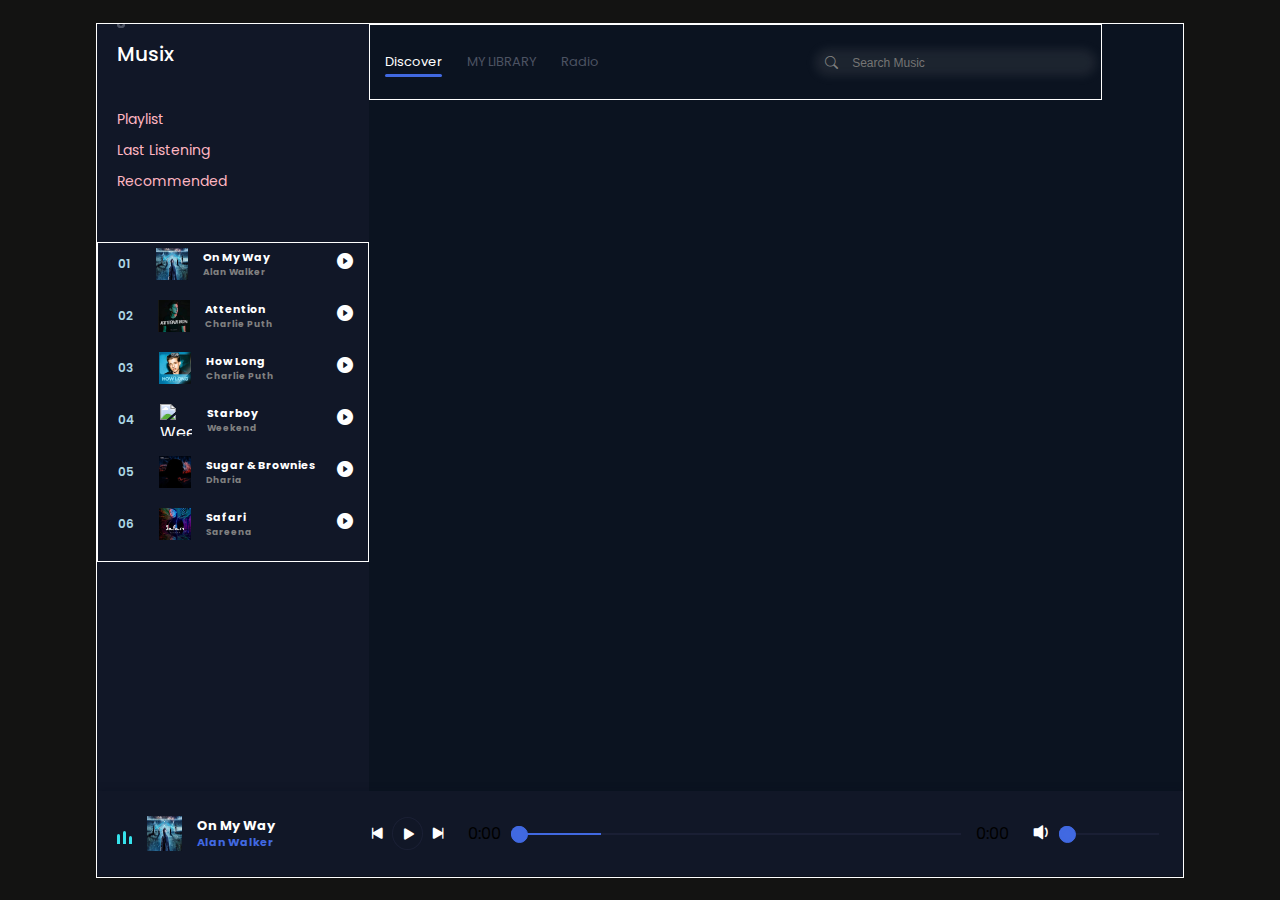
==== commit 29aef2d7: "Update index.html" ====
--- a/index.html
+++ b/index.html
@@ -21,7 +21,7 @@
 
 				<li class="songItem">
 					<span>01</span>
-					<img src="/download.jpg" alt="Alan">
+					<img src="./download.jpg" alt="Alan">
 					<h5>
 						On My Way
 						<div class="subtitle">Alan Walker</div>
@@ -32,7 +32,7 @@
 
 				<li class="songItem">
 					<span>02</span>
-					<img src="/attention.jpg" alt="Charlie">
+					<img src="./attention.jpg" alt="Charlie">
 					<h5>
 						Attention
 						<div class="subtitle">Charlie Puth</div>
@@ -42,7 +42,7 @@
 				</li>
 				<li class="songItem">
 					<span>03</span>
-					<img src="/how_long.jpg" alt="Charlie">
+					<img src="./how_long.jpg" alt="Charlie">
 					<h5>
 						How Long
 						<div class="subtitle">Charlie Puth</div>
@@ -52,7 +52,7 @@
 				</li>
 				<li class="songItem">
 					<span>04</span>
-					<img src="/starboy.jpg" alt="Weekend">
+					<img src="./Starboy.jpg" alt="Weekend">
 					<h5>
 						Starboy
 						<div class="subtitle">Weekend</div>
@@ -63,7 +63,7 @@
 
 				<li class="songItem">
 					<span>05</span>
-					<img src="/sugar_and_brownies.jpg" alt="Dharia">
+					<img src="./sugar_and_brownies.jpg" alt="Dharia">
 					<h5>
 						Sugar & Brownies
 						<div class="subtitle">Dharia</div>
@@ -74,7 +74,7 @@
 
 				<li class="songItem">
 					<span>06</span>
-					<img src="/safari.jpg" alt="Sareena">
+					<img src="./safari.jpg" alt="Sareena">
 					<h5>
 						Safari
 						<div class="subtitle">Sareena</div>
@@ -108,7 +108,7 @@
 				<div class="wave1"></div>
 				<div class="wave1"></div>
 			</div>
-			<img src="/download.jpg" alt="Alan">
+			<img src="./download.jpg" alt="Alan">
 			<h5>On My Way <br>
 				<div class="subtitle"> Alan Walker</div>
 			</h5>
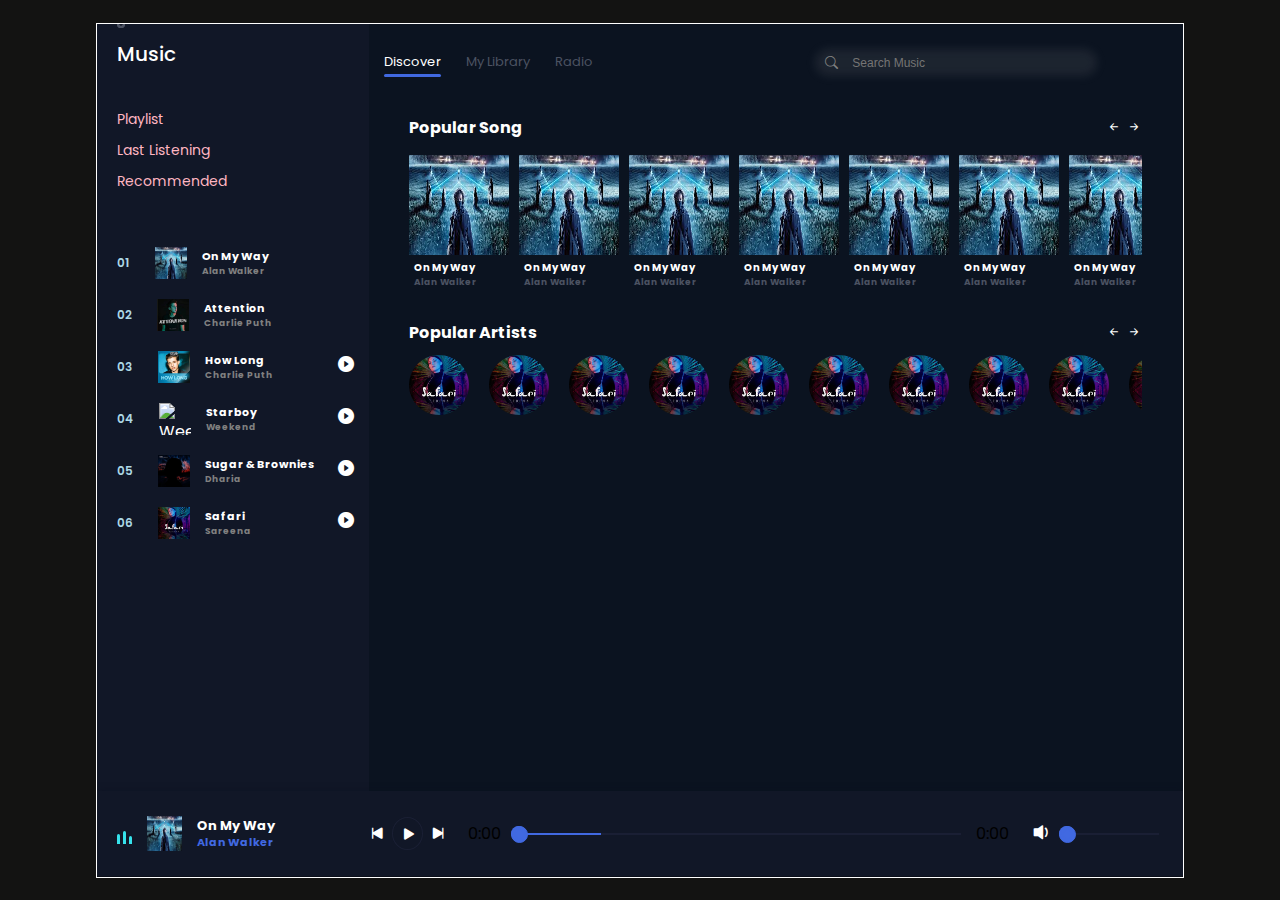
==== commit 7bc16d75: "." ====
--- a/index.html
+++ b/index.html
@@ -11,7 +11,7 @@
 <body>
 	<header>
 		<div class="menu_slide">
-			<h1>Musix</h1>
+			<h1>Music</h1>
 			<div class="Playlist">
 				<h4 class="active"><span></span><i class="bi bi-music-note-beamed"></i>Playlist</h4>
 				<h4 class="active"><span></span><i class="bi bi-music-note-beamed"></i>Last Listening</h4>
@@ -36,7 +36,7 @@
 					<h5>
 						Attention
 						<div class="subtitle">Charlie Puth</div>
-						<i class="bi playListPlay bi-play-circle-fill" id="1"></i>
+						<i class="bi playListPlay bi-play-circle-fill" id="2"></i>
 					</h5>
 
 				</li>
@@ -46,7 +46,7 @@
 					<h5>
 						How Long
 						<div class="subtitle">Charlie Puth</div>
-						<i class="bi playListPlay bi-play-circle-fill" id="1"></i>
+						<i class="bi playListPlay bi-play-circle-fill" id="3"></i>
 					</h5>
 
 				</li>
@@ -56,7 +56,7 @@
 					<h5>
 						Starboy
 						<div class="subtitle">Weekend</div>
-						<i class="bi playListPlay bi-play-circle-fill" id="1"></i>
+						<i class="bi playListPlay bi-play-circle-fill" id="4"></i>
 					</h5>
 
 				</li>
@@ -67,7 +67,7 @@
 					<h5>
 						Sugar & Brownies
 						<div class="subtitle">Dharia</div>
-						<i class="bi playListPlay bi-play-circle-fill" id="1"></i>
+						<i class="bi playListPlay bi-play-circle-fill" id="5"></i>
 					</h5>
 
 				</li>
@@ -78,7 +78,7 @@
 					<h5>
 						Safari
 						<div class="subtitle">Sareena</div>
-						<i class="bi playListPlay bi-play-circle-fill" id="1"></i>
+						<i class="bi playListPlay bi-play-circle-fill" id="6"></i>
 					</h5>
 
 				</li>
@@ -90,7 +90,7 @@
 			<nav>
 				<ul>
 					<li>Discover<span></span></li>
-					<li>MY LIBRARY</li>
+					<li>My Library</li>
 					<li>Radio</li>
 				</ul>
 				<div class="search">
@@ -98,6 +98,158 @@
 					<input type="text" placeholder="Search Music">
 				</div>
 			</nav>
+			<div class="popular_song">
+				<div class="h4">
+					<h4>Popular Song</h4>
+					<div class="btn_s">
+						<i id="left_scroll" class="bi bi-arrow-left-short"></i>
+						<i id="Right_scroll" class="bi bi-arrow-right-short"></i>
+					</div>
+				</div>
+				<div class="pop_song">
+					<li class="songItem">
+						<div class="img_play">
+							<img src="./download.jpg" alt="Alan">
+							<i class="bi playListPlay bi-play-circle-fill" id="7"></i>
+						</div>
+						<h5>On My Way 
+							<br>
+			             	<div class="subtitle"> Alan Walker</div>
+			            </h5>
+					</li>
+
+					<li class="songItem">
+						<div class="img_play">
+							<img src="./download.jpg" alt="Alan">
+							<i class="bi playListPlay bi-play-circle-fill" id="8"></i>
+						</div>
+						<h5>On My Way 
+							<br>
+			             	<div class="subtitle"> Alan Walker</div>
+			            </h5>
+					</li>
+
+					<li class="songItem">
+						<div class="img_play">
+							<img src="./download.jpg" alt="Alan">
+							<i class="bi playListPlay bi-play-circle-fill" id="9"></i>
+						</div>
+						<h5>On My Way 
+							<br>
+			             	<div class="subtitle"> Alan Walker</div>
+			            </h5>
+					</li>
+
+					<li class="songItem">
+						<div class="img_play">
+							<img src="./download.jpg" alt="Alan">
+							<i class="bi playListPlay bi-play-circle-fill" id="10"></i>
+						</div>
+						<h5>On My Way 
+							<br>
+			             	<div class="subtitle"> Alan Walker</div>
+			            </h5>
+					</li>
+
+					<li class="songItem">
+						<div class="img_play">
+							<img src="./download.jpg" alt="Alan">
+							<i class="bi playListPlay bi-play-circle-fill" id="11"></i>
+						</div>
+						<h5>On My Way 
+							<br>
+			             	<div class="subtitle"> Alan Walker</div>
+			            </h5>
+					</li>
+
+					<li class="songItem">
+						<div class="img_play">
+							<img src="./download.jpg" alt="Alan">
+							<i class="bi playListPlay bi-play-circle-fill" id="12"></i>
+						</div>
+						<h5>On My Way 
+							<br>
+			             	<div class="subtitle"> Alan Walker</div>
+			            </h5>
+					</li>
+
+					<li class="songItem">
+						<div class="img_play">
+							<img src="./download.jpg" alt="Alan">
+							<i class="bi playListPlay bi-play-circle-fill" id="13"></i>
+						</div>
+						<h5>On My Way 
+							<br>
+			             	<div class="subtitle"> Alan Walker</div>
+			            </h5>
+					</li>
+
+					<li class="songItem">
+						<div class="img_play">
+							<img src="./download.jpg" alt="Alan">
+							<i class="bi playListPlay bi-play-circle-fill" id="14"></i>
+						</div>
+						<h5>On My Way 
+							<br>
+			             	<div class="subtitle"> Alan Walker</div>
+			            </h5>
+					</li>
+
+					<li class="songItem">
+						<div class="img_play">
+							<img src="./download.jpg" alt="Alan">
+							<i class="bi playListPlay bi-play-circle-fill" id="15"></i>
+						</div>
+						<h5>On My Way 
+							<br>
+			             	<div class="subtitle"> Alan Walker</div>
+			            </h5>
+					</li>
+				</div>
+			</div>
+			<div class="popular_artists">
+				<div class="h4">
+					<h4>Popular Artists</h4>
+					<div class="btn_s">
+						<i id="left_scrolls" class="bi bi-arrow-left-short"></i>
+						<i id="Right_scrolls" class="bi bi-arrow-right-short"></i>
+					</div>
+				</div>
+				<div class="item">
+					<li>
+						<img src="./safari.jpg" alt="Sareena" title="Sareena">
+					</li>
+					<li>
+						<img src="./safari.jpg" alt="Sareena" title="Sareena">
+					</li>
+					<li>
+						<img src="./safari.jpg" alt="Sareena" title="Sareena">
+					</li>
+					<li>
+						<img src="./safari.jpg" alt="Sareena" title="Sareena">
+					</li>
+					<li>
+						<img src="./safari.jpg" alt="Sareena" title="Sareena">
+					</li>
+					<li>
+						<img src="./safari.jpg" alt="Sareena" title="Sareena">
+					</li>
+					<li>
+						<img src="./safari.jpg" alt="Sareena" title="Sareena">
+					</li>
+					<li>
+						<img src="./safari.jpg" alt="Sareena" title="Sareena">
+					</li>
+					<li>
+						<img src="./safari.jpg" alt="Sareena" title="Sareena">
+					</li>
+					<li>
+						<img src="./safari.jpg" alt="Sareena" title="Sareena">
+					</li>
+
+				</div>
+			</div>
+
 
 		</div>
 
@@ -113,9 +265,9 @@
 				<div class="subtitle"> Alan Walker</div>
 			</h5>
 			<div class="icon">
-				<i class="bi bi-skip-start-fill"></i>
-				<i class="bi bi-play-fill"></i>
-				<i class="bi bi-skip-end-fill"></i>
+				<i class="bi bi-skip-start-fill" id ="back"></i>
+				<i class="bi bi-play-fill" id ="masterPlay"></i>
+				<i class="bi bi-skip-end-fill" id ="next"></i>
 			</div>
 
 			<span id="currentStart">0:00</span>
--- a/style.css
+++ b/style.css
@@ -118,9 +118,17 @@
   overflow: scroll;
   width: 100%;
   height: 320px;
-  border: 1px solid #fff;
+  /*border: 1px solid #fff;*/
   margin-top: 40px;
 }
+
+header .menu_slide .menu_song::-webkit-scrollbar {
+  display: flex;
+  overflow-y: auto;
+  scrollbar-width: none;
+  scroll-behavior: smooth;
+}
+
 
 header .menu_slide .menu_song li {
   position: relative;
@@ -394,7 +402,7 @@
   width: 90%;
   height: 10%;
   margin: auto;
-  border: 1px solid #fff;
+  /*border: 1px solid #fff;*/
   display: inline-flex;
   align-items: center;
   justify-content: space-between;
@@ -464,3 +472,160 @@
   color: #fff;
   font-size: 12px;
 }
+
+header .song_slide .popular_song{
+  width: 90%;
+  height: auto;
+  /*border: 1px solid #fff;*/
+  margin: auto;
+  margin-top: 15px;
+}
+
+header .song_slide .popular_song .h4{
+  display: flex;
+  align-items: center;
+  justify-content: space-between;
+}
+
+header .song_slide .popular_song .h4 .bi{
+  color: #fff;
+  cursor: pointer;
+  transition: .3s linear;
+}
+
+header .song_slide .popular_song .h4 .bi:hover{
+  color: #fff;
+}
+
+header .song_slide .popular_song .pop_song{
+  width: 100%;
+  height: 150px;
+  margin-top: 15px;
+  display: flex;
+  overflow-x: auto;
+  scroll-behavior: smooth;
+}
+
+header .song_slide .popular_song .pop_song::-webkit-scrollbar {
+  display: none;
+}
+
+header .song_slide .popular_song .pop_song li{
+  min-width: 100px;
+  height: 140px;
+  list-style-type: none;
+  margin-right: 10px;
+  transition: .3s linear;
+}
+
+header .song_slide .popular_song .pop_song li: hover{
+  background: rgb(105, 105, 170,.1);
+}
+
+header .song_slide .popular_song .pop_song li .img_play{
+  position: relative;
+  width: 100px;
+  height: 100px;
+  display: flex;
+  align-items: center;
+  justify-content: center;
+}
+
+header .song_slide .popular_song .pop_song li .img_play img{
+  height: 100%;
+  width: 100%;
+}
+
+header .song_slide .popular_song .pop_song li .img_play .bi{
+  position: absolute;
+  font-size: 20px;
+  cursor: pointer;
+  transition: .3s linear;
+  opacity: 0;
+}
+
+header .song_slide .popular_song .pop_song li .img_play:hover .bi{
+  opacity: 1;
+}
+
+header .song_slide .popular_song .pop_song li h5{
+  padding: 5px 0px 0px 5px;
+  line-height: 15px;
+  font-size: 10px;
+}
+
+header .song_slide .popular_song .pop_song li h5 .subtitle{
+  font-size: 9px;
+  color: #4c5262;
+}
+
+header .song_slide .popular_artists{
+  width: 90%;
+  height: auto;
+  /*border: 1px solid #fff;*/
+  margin: auto;
+  margin-top: 15px;
+}
+
+header .song_slide .popular_artists .h4{
+  display: flex;
+  align-items: center;
+  justify-content: space-between;
+}
+
+header .song_slide .popular_artists .h4 .bi{
+  color: #fff;
+  cursor: pointer;
+  transition: .3s linear;
+}
+
+header .song_slide .popular_artists .h4 .bi:hover{
+  color: #fff;
+}
+
+header .song_slide .popular_artists .item{
+  width: 100%;
+  height: auto;
+  margin-top: 10px;
+  display: flex;
+  overflow-x: auto;
+  scroll-behavior: smooth;
+}
+
+header .song_slide .popular_artists .item::-webkit-scrollbar {
+  display: none;
+}
+
+header .song_slide .popular_artists .item li{
+  list-style-type: none;
+  position: relative;
+  min-width: 60px;
+  height: 60px;
+  /*background: #fff;*/
+  border-radius: 50%;
+  margin-right: 20px;
+  cursor: pointer;
+}
+
+header .song_slide .popular_artists .item li img{
+  width: 100%;
+  height: 100%;
+  border-radius: 50%;
+  position: absolute;
+}
+
+
+
+
+
+
+
+  
+
+
+
+
+
+
+
+
